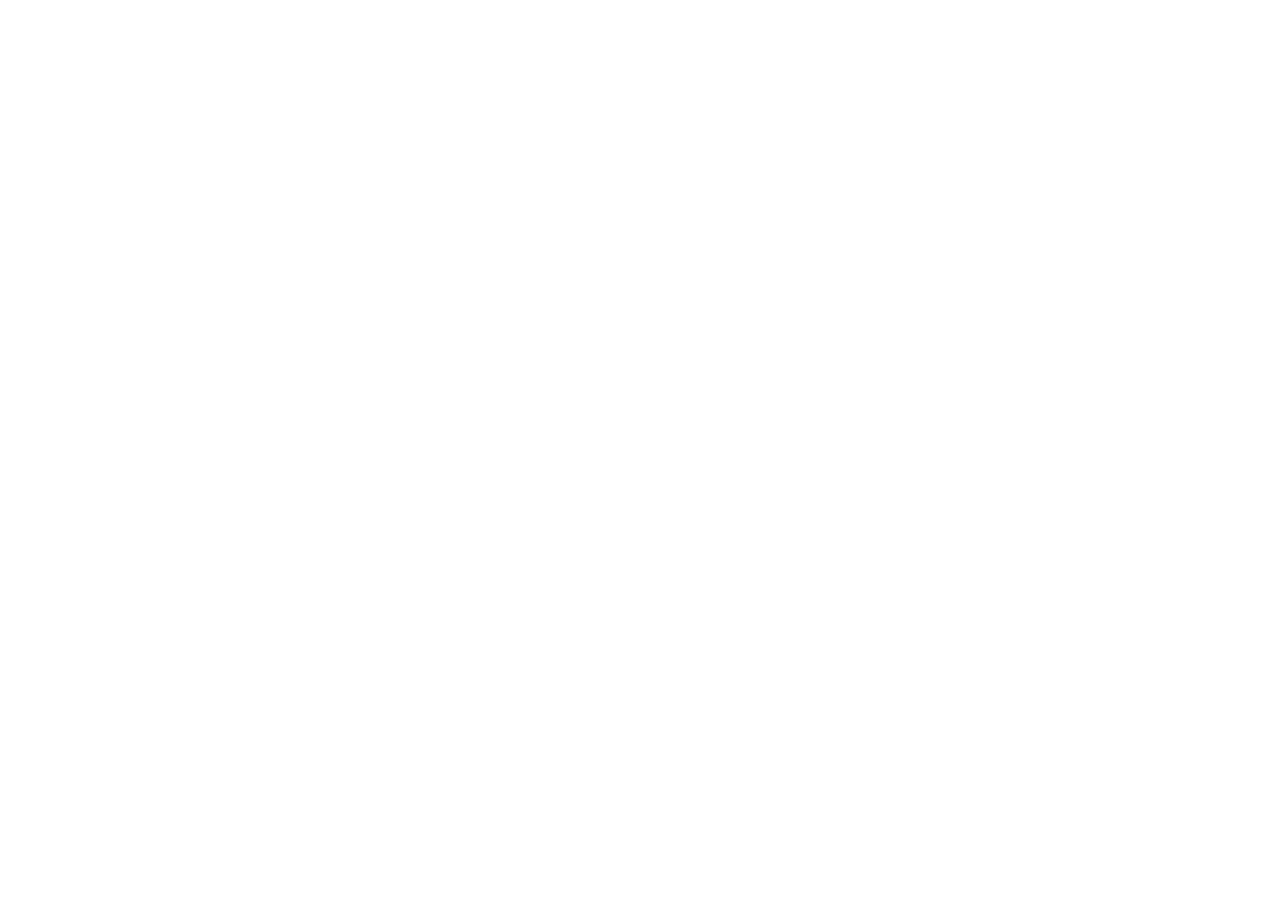
==== index.html @ 34fe1126 "Updates" ====
<!doctype html><html lang="en"><head><meta charset="utf-8"/><link rel="icon" href="/aim/favicon.ico"/><meta name="viewport" content="width=device-width,initial-scale=1"/><meta name="theme-color" content="#000000"/><meta name="description" content="Web site created using create-react-app"/><link rel="apple-touch-icon" href="/aim/logo192.png"/><link rel="manifest" href="/aim/manifest.json"/><title>React App</title><script defer="defer" src="/aim/static/js/main.d12c2c9c.js"></script><link href="/aim/static/css/main.4e24d1a3.css" rel="stylesheet"></head><body><noscript>You need to enable JavaScript to run this app.</noscript><div id="root"></div></body></html>
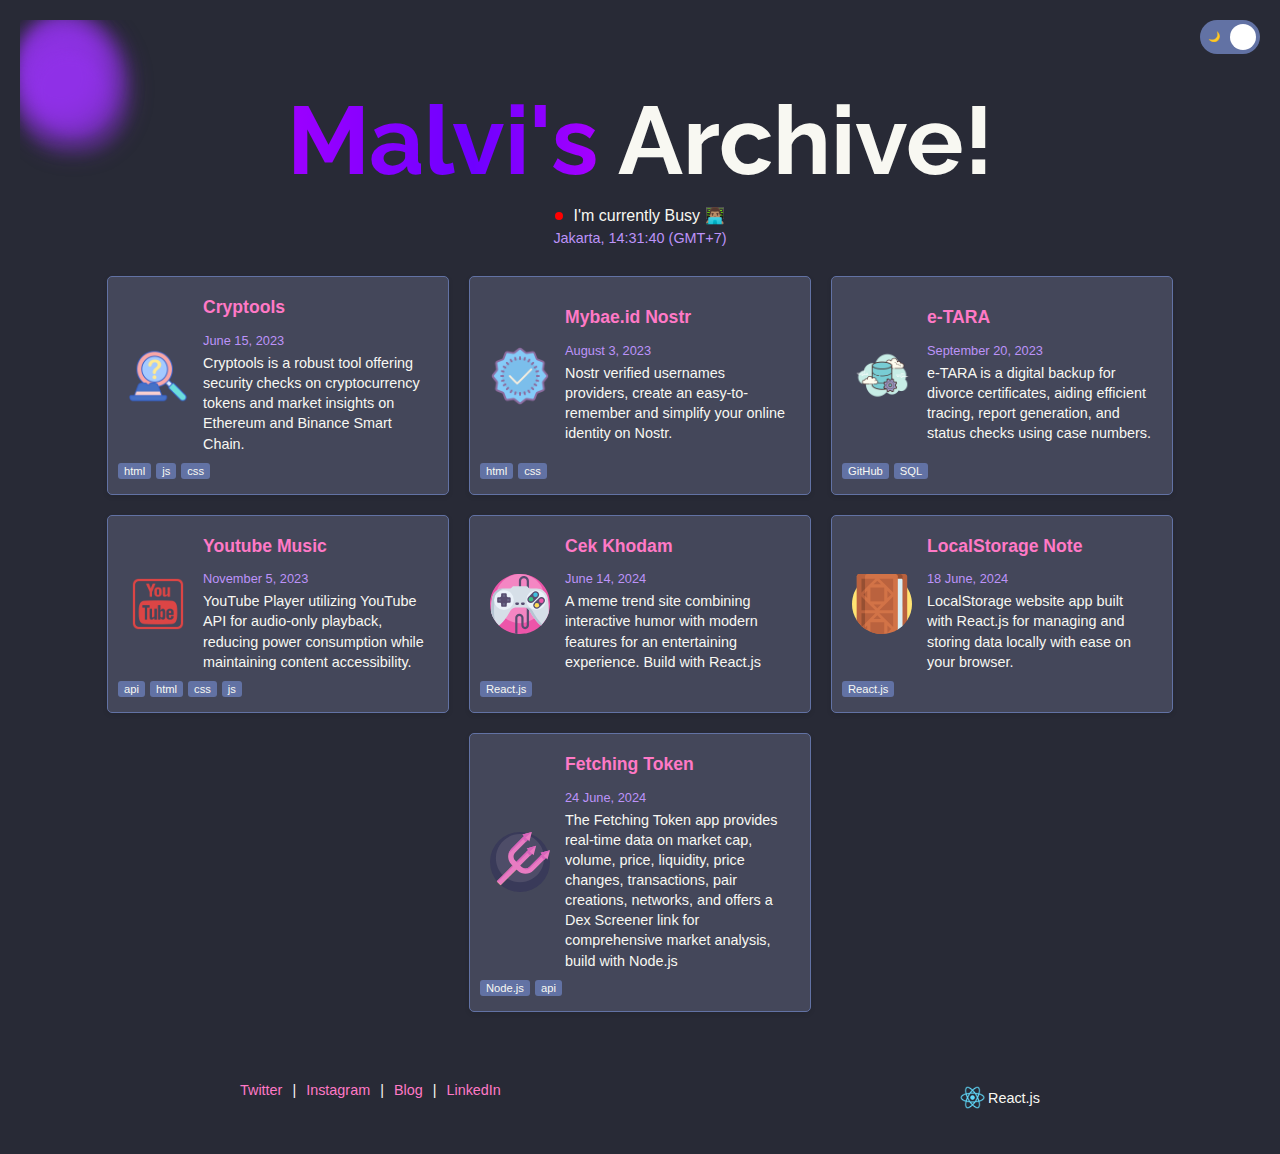
==== commit 082a196b: "Updates" ====
--- a/index.html
+++ b/index.html
@@ -1 +1 @@
-<!doctype html><html lang="en"><head><meta charset="utf-8"/><link rel="icon" href="/aim/favicon.ico"/><meta name="viewport" content="width=device-width,initial-scale=1"/><meta name="theme-color" content="#000000"/><meta name="description" content="Web site created using create-react-app"/><link rel="apple-touch-icon" href="/aim/logo192.png"/><link rel="manifest" href="/aim/manifest.json"/><title>React App</title><script defer="defer" src="/aim/static/js/main.d12c2c9c.js"></script><link href="/aim/static/css/main.4e24d1a3.css" rel="stylesheet"></head><body><noscript>You need to enable JavaScript to run this app.</noscript><div id="root"></div></body></html>+<!doctype html><html lang="en"><head><meta charset="utf-8"/><link rel="icon" href="/favicon.ico"/><meta name="viewport" content="width=device-width,initial-scale=1"/><meta name="theme-color" content="#000000"/><meta name="description" content="Web site created using create-react-app"/><link rel="apple-touch-icon" href="/logo192.png"/><link rel="manifest" href="/manifest.json"/><title>Malvi's Archive</title><script defer="defer" src="/static/js/main.ee935aa8.js"></script><link href="/static/css/main.fe28ed8f.css" rel="stylesheet"></head><body><noscript>You need to enable JavaScript to run this app.</noscript><div id="root"></div></body></html>--- a/static/css/main.fe28ed8f.css
+++ b/static/css/main.fe28ed8f.css
@@ -0,0 +1,2 @@
+@import url(https://fonts.googleapis.com/css2?family=Raleway:wght@400;700&display=swap);body{-webkit-font-smoothing:antialiased;-moz-osx-font-smoothing:grayscale;font-family:-apple-system,BlinkMacSystemFont,Segoe UI,Roboto,Oxygen,Ubuntu,Cantarell,Fira Sans,Droid Sans,Helvetica Neue,sans-serif}code{font-family:source-code-pro,Menlo,Monaco,Consolas,Courier New,monospace}:root{--bg-color:#282a36;--text-color:#f8f8f2;--link-color:#ff79c6;--project-bg:#44475a;--project-border:#6272a4;--time-color:#bd93f9;--pulse-color:#ff0000b3}.light-mode{--bg-color:linear-gradient(to bottom right,#f5e6d3,#fff5e6);--text-color:#333;--link-color:#f55;--project-bg:#fff;--project-border:#ddd;--time-color:#666;--pulse-color:#000000b3}body{background:#282a36;background:var(--bg-color);color:#f8f8f2;color:var(--text-color);font-family:Arial,sans-serif;margin:0;min-height:100vh;padding:20px;transition:background-color .3s ease}.container{margin:0 auto;max-width:800px}a{color:#ff79c6;color:var(--link-color);margin-bottom:1rem;text-decoration:none}h1{font-size:6rem;font-weight:700;margin-bottom:10px;text-align:center}.gradient-text,h1{font-family:Raleway,sans-serif}.gradient-text{animation:gradient-animation 4s ease infinite;background-clip:text;-webkit-background-clip:text;background-image:linear-gradient(90deg,#9d00ff,#6e00ff,#c200ff,#b300fc,#d10eff,#e029ff);background-size:300% 300%;color:#0000}@keyframes gradient-animation{0%{background-position:0 50%}50%{background-position:85% 50%}to{background-position:0 50%}}.gradient-text,.light-mode .gradient-text{text-shadow:none}.status-container{margin-bottom:30px;text-align:center}.status-row{align-items:center;display:flex;justify-content:center;margin-bottom:5px}.dot{animation:pulse 1s infinite;border-radius:50%;display:inline-block;height:8px;margin-right:10px;width:8px}.time{color:#bd93f9;color:var(--time-color);font-size:.9em}.projects{display:flex;flex-wrap:wrap;gap:20px;justify-content:center}.project{align-items:center;background-color:#44475a;background-color:var(--project-bg);border:1px solid #6272a4;border:1px solid var(--project-border);border-radius:5px;box-shadow:0 2px 5px #0000001a;display:flex;padding:20px 20px 40px;transition:transform .3s ease;width:300px}.project:hover{transform:translateY(-5px)}.project img{height:60px;margin-right:15px;object-fit:cover;width:60px}.project-info h2{font-size:1.1em;margin-top:0}.project-info .date{color:#bd93f9;color:var(--time-color);font-size:.8em;margin-bottom:5px}.project-info p{font-size:.9em;line-height:1.4;margin:0}@keyframes pulse{0%{box-shadow:0 0 0 0 #ff0000b3;box-shadow:0 0 0 0 var(--pulse-color);transform:scale(.95)}70%{box-shadow:0 0 0 10px #0000;transform:scale(1)}to{box-shadow:0 0 0 0 #0000;transform:scale(.95)}}@media (max-width:600px){.project{width:100%}}.theme-switch-wrapper{align-items:center;display:flex;position:fixed;right:20px;top:20px;z-index:1000}.theme-switch{display:inline-block;height:34px;position:relative;width:60px}.theme-switch input{display:none}.slider{background-color:#ccc;border-radius:34px;bottom:0;cursor:pointer;left:0;right:0;top:0}.slider,.slider:before{position:absolute;transition:.4s}.slider:before{background-color:#fff;border-radius:50%;bottom:4px;content:"";height:26px;left:4px;width:26px}input:checked+.slider{background-color:#6272a4}input:checked+.slider:before{transform:translateX(26px)}.slider:after{color:#333;content:"☀️";display:block;font-family:Verdana,sans-serif;font-size:10px;position:absolute;right:8px;top:11px}input:checked+.slider:after{content:"🌙";left:8px}footer{font-size:.9em;margin-top:50px;padding:20px 0;text-align:center}.footer-content{align-items:center;display:flex;justify-content:space-between;margin:0 auto;max-width:800px}.footer-links{display:flex;gap:10px}.footer-logo{align-items:center;display:flex;gap:3px}.react-logo{animation:react-spin 3s linear infinite;height:25px;width:25px}@keyframes react-spin{0%{transform:rotate(0deg)}to{transform:rotate(1turn)}}@media (max-width:600px){.footer-content{flex-direction:column;gap:20px}.footer-links{flex-wrap:wrap;justify-content:center}}.app-container{min-height:100vh;overflow:hidden;position:relative}.jellyfish-container{bottom:0;left:0;pointer-events:none;position:absolute;right:0;top:0}.jellyfish{background:#9333ea4d;border-radius:70% 70% 60% 60%;box-shadow:0 0 20px #9333ea80;filter:blur(5px);position:absolute;transform-origin:center center}.jellyfish:after,.jellyfish:before{background:#9333ea33;border-radius:50%;content:"";position:absolute}.jellyfish:before{height:80%;left:5%;top:10%;width:90%}.jellyfish:after{height:60%;left:15%;top:30%;width:70%}.jellyfish:first-child{height:12vmin;width:10vmin}.jellyfish:nth-child(2){height:9.6vmin;width:8vmin}.jellyfish:nth-child(3){height:14.4vmin;width:12vmin}.jellyfish:nth-child(4){height:10.8vmin;width:9vmin}.jellyfish:nth-child(5){height:13.2vmin;width:11vmin}@keyframes swim{0%{transform:translate(calc(-100% - 100px),calc(100% + 100px)) rotate(0deg)}to{transform:translate(calc(100% + 100px),calc(-100% - 100px)) rotate(1turn)}}.content-container{position:relative;z-index:1}.project{position:relative}.tech-tags{bottom:10px;display:flex;flex-wrap:wrap;gap:5px;left:10px;position:absolute;right:10px}.tech-tag{background-color:#6272a4;background-color:var(--tag-bg-color);border-radius:3px;color:#f8f8f2;color:var(--tag-text-color);font-size:.7em;margin-bottom:5px;padding:2px 6px}:root{--tag-bg-color:#6272a4;--tag-text-color:#f8f8f2}.light-mode{--tag-bg-color:#bd93f9;--tag-text-color:#282a36}
+/*# sourceMappingURL=main.fe28ed8f.css.map*/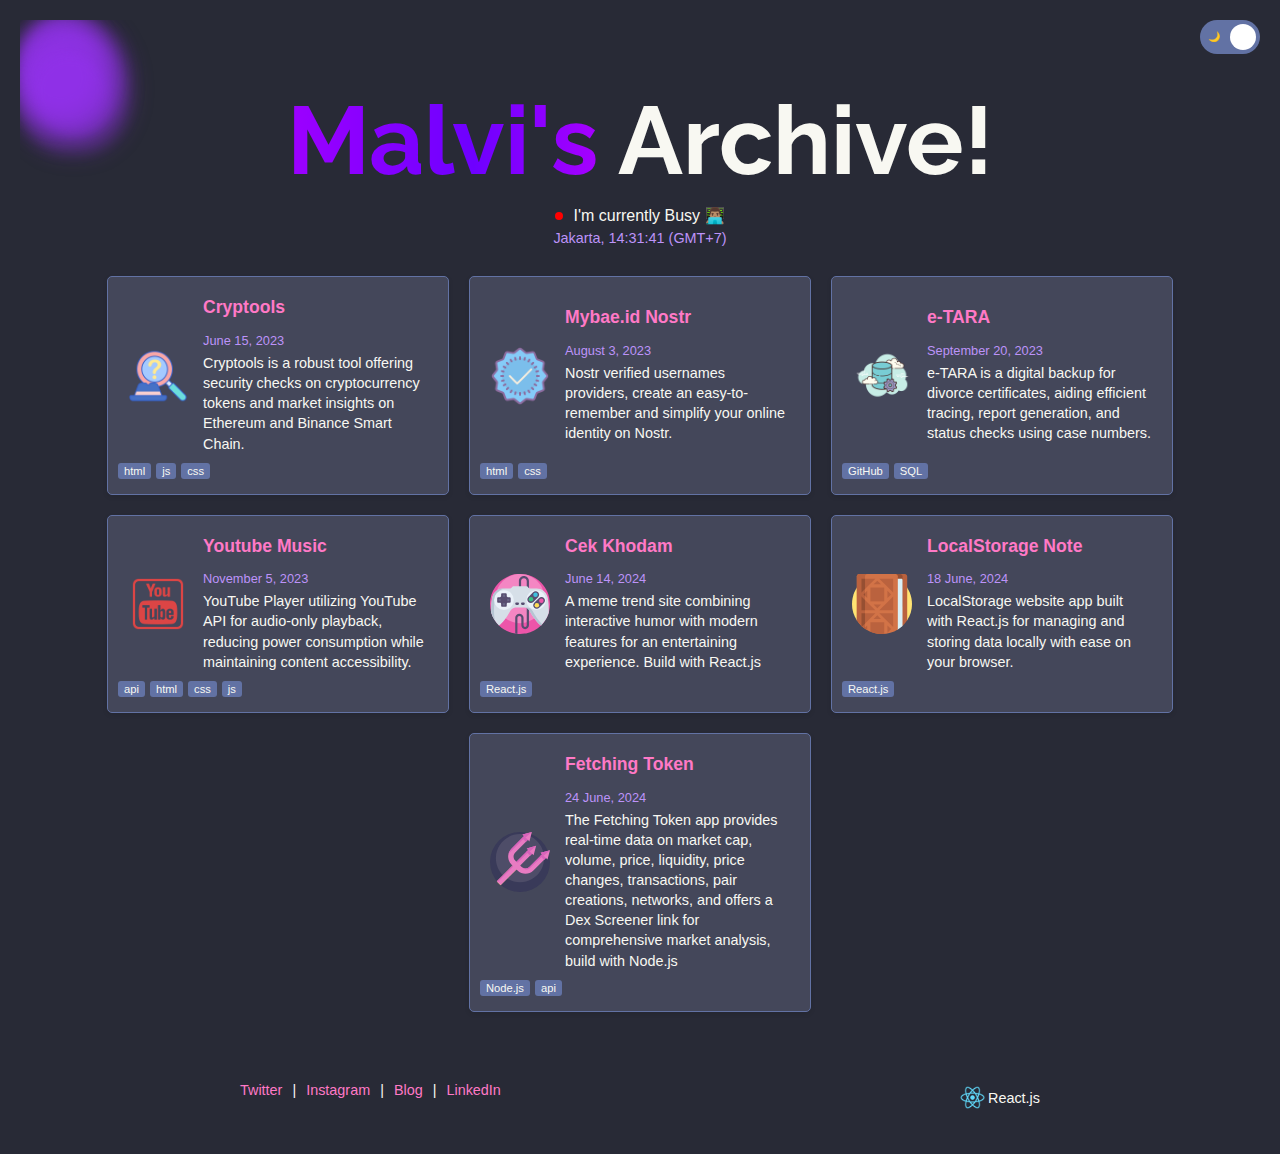
==== commit 76bd1c34: "Updates" ====
--- a/index.html
+++ b/index.html
@@ -1 +1 @@
-<!doctype html><html lang="en"><head><meta charset="utf-8"/><link rel="icon" href="/favicon.ico"/><meta name="viewport" content="width=device-width,initial-scale=1"/><meta name="theme-color" content="#000000"/><meta name="description" content="Web site created using create-react-app"/><link rel="apple-touch-icon" href="/logo192.png"/><link rel="manifest" href="/manifest.json"/><title>Malvi's Archive</title><script defer="defer" src="/static/js/main.ee935aa8.js"></script><link href="/static/css/main.fe28ed8f.css" rel="stylesheet"></head><body><noscript>You need to enable JavaScript to run this app.</noscript><div id="root"></div></body></html>+<!doctype html><html lang="en"><head><meta charset="utf-8"/><link rel="icon" href="/favicon.ico"/><meta name="viewport" content="width=device-width,initial-scale=1"/><meta name="theme-color" content="#000000"/><meta name="description" content="Web site created using create-react-app"/><link rel="apple-touch-icon" href="/logo192.png"/><link rel="manifest" href="/manifest.json"/><title>Malvi's Archive</title><script defer="defer" src="/static/js/main.84b5ac69.js"></script><link href="/static/css/main.fe28ed8f.css" rel="stylesheet"></head><body><noscript>You need to enable JavaScript to run this app.</noscript><div id="root"></div></body></html>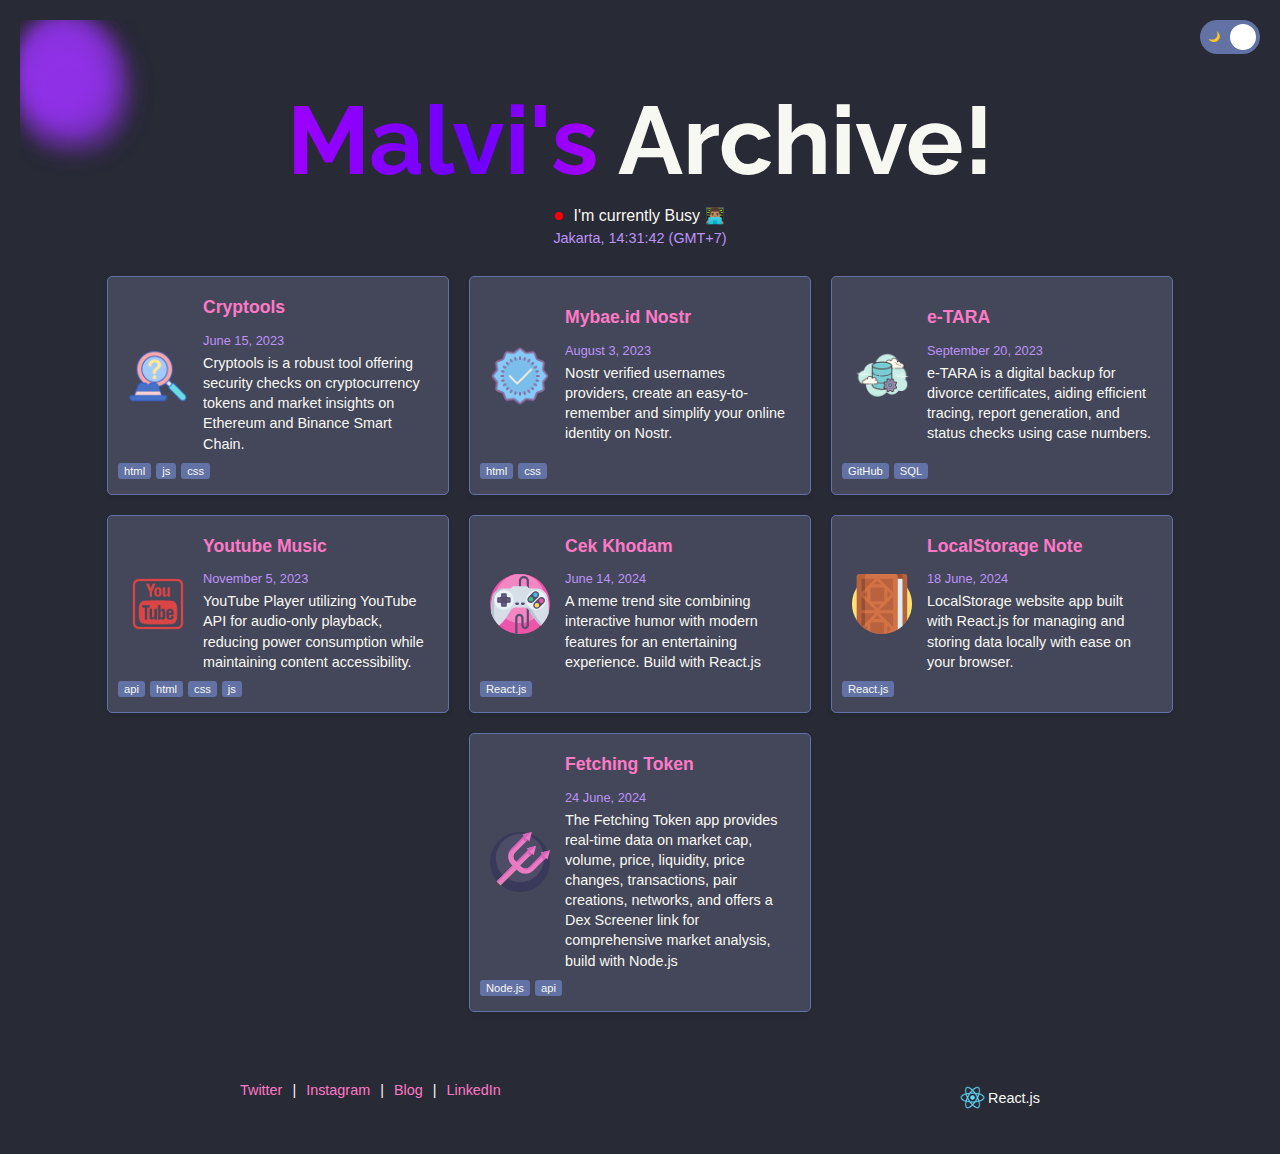
==== commit cfa2f0af: "Updates" ====
--- a/index.html
+++ b/index.html
@@ -1 +1 @@
-<!doctype html><html lang="en"><head><meta charset="utf-8"/><link rel="icon" href="/favicon.ico"/><meta name="viewport" content="width=device-width,initial-scale=1"/><meta name="theme-color" content="#000000"/><meta name="description" content="Web site created using create-react-app"/><link rel="apple-touch-icon" href="/logo192.png"/><link rel="manifest" href="/manifest.json"/><title>Malvi's Archive</title><script defer="defer" src="/static/js/main.84b5ac69.js"></script><link href="/static/css/main.fe28ed8f.css" rel="stylesheet"></head><body><noscript>You need to enable JavaScript to run this app.</noscript><div id="root"></div></body></html>+<!doctype html><html lang="en"><head><meta charset="utf-8"/><link rel="icon" href="/favicon.ico"/><meta name="viewport" content="width=device-width,initial-scale=1"/><meta name="theme-color" content="#000000"/><meta name="description" content="Web site created using create-react-app"/><link rel="apple-touch-icon" href="/logo192.png"/><link rel="manifest" href="/manifest.json"/><title>Malvi's Archive</title><script defer="defer" src="/static/js/main.652426aa.js"></script><link href="/static/css/main.fe28ed8f.css" rel="stylesheet"></head><body><noscript>You need to enable JavaScript to run this app.</noscript><div id="root"></div></body></html>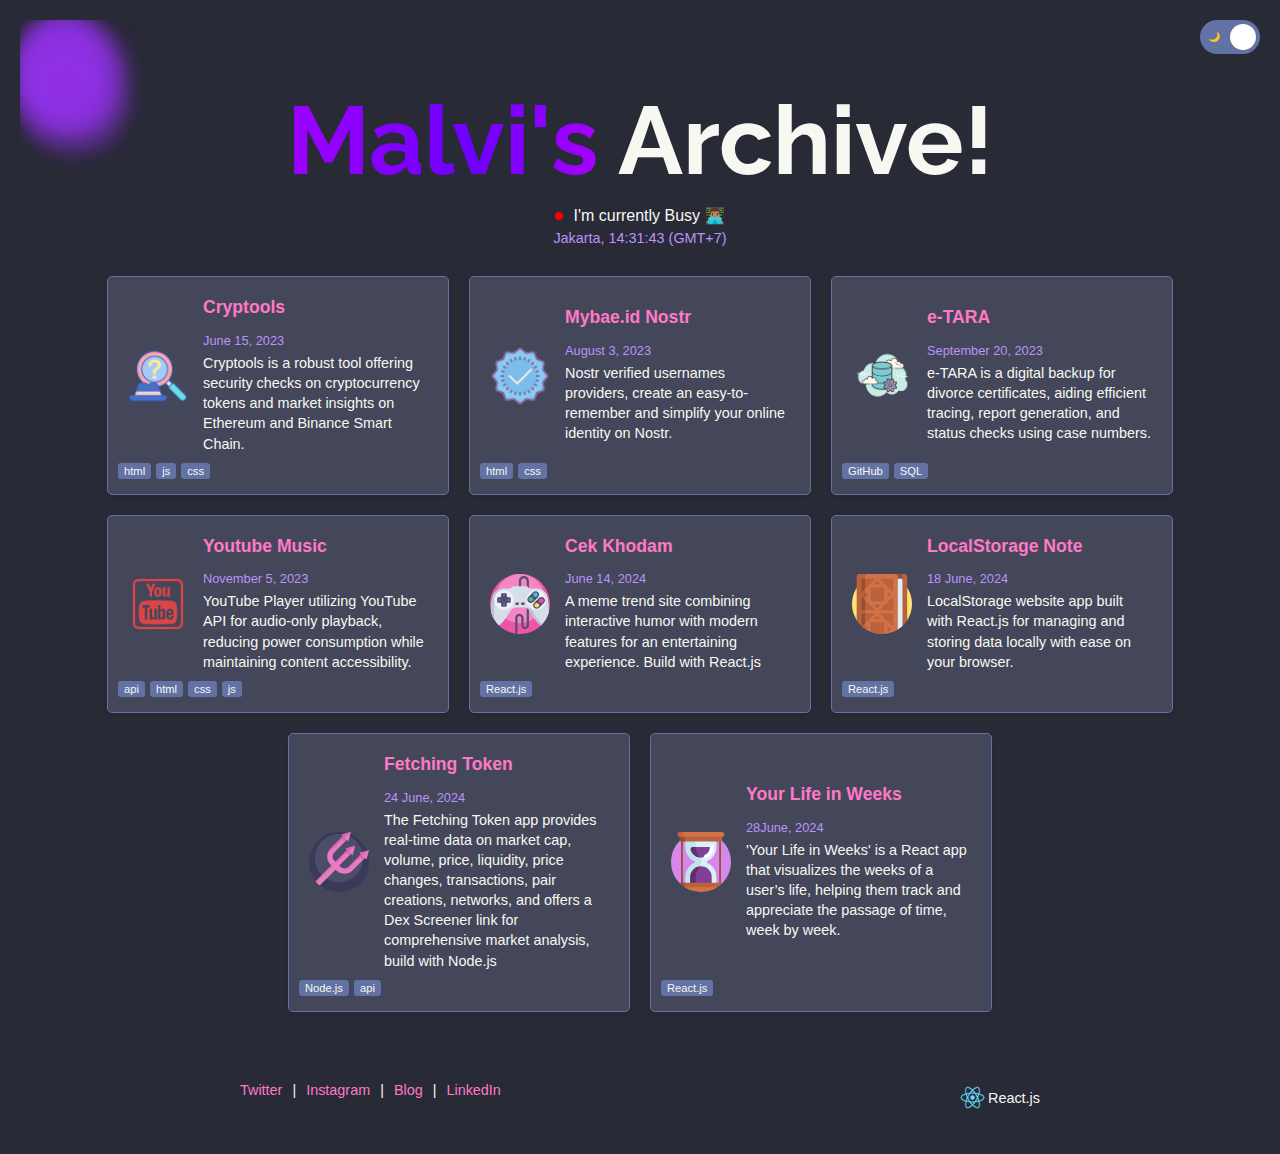
==== commit c5d79eeb: "Updates" ====
--- a/index.html
+++ b/index.html
@@ -1 +1 @@
-<!doctype html><html lang="en"><head><meta charset="utf-8"/><link rel="icon" href="/favicon.ico"/><meta name="viewport" content="width=device-width,initial-scale=1"/><meta name="theme-color" content="#000000"/><meta name="description" content="Web site created using create-react-app"/><link rel="apple-touch-icon" href="/logo192.png"/><link rel="manifest" href="/manifest.json"/><title>Malvi's Archive</title><script defer="defer" src="/static/js/main.652426aa.js"></script><link href="/static/css/main.fe28ed8f.css" rel="stylesheet"></head><body><noscript>You need to enable JavaScript to run this app.</noscript><div id="root"></div></body></html>+<!doctype html><html lang="en"><head><meta charset="utf-8"/><link rel="icon" href="/favicon.ico"/><meta name="viewport" content="width=device-width,initial-scale=1"/><meta name="theme-color" content="#000000"/><meta name="description" content="Web site created using create-react-app"/><link rel="apple-touch-icon" href="/logo192.png"/><link rel="manifest" href="/manifest.json"/><title>Malvi's Archive</title><script defer="defer" src="/static/js/main.7f68e2ca.js"></script><link href="/static/css/main.fe28ed8f.css" rel="stylesheet"></head><body><noscript>You need to enable JavaScript to run this app.</noscript><div id="root"></div></body></html>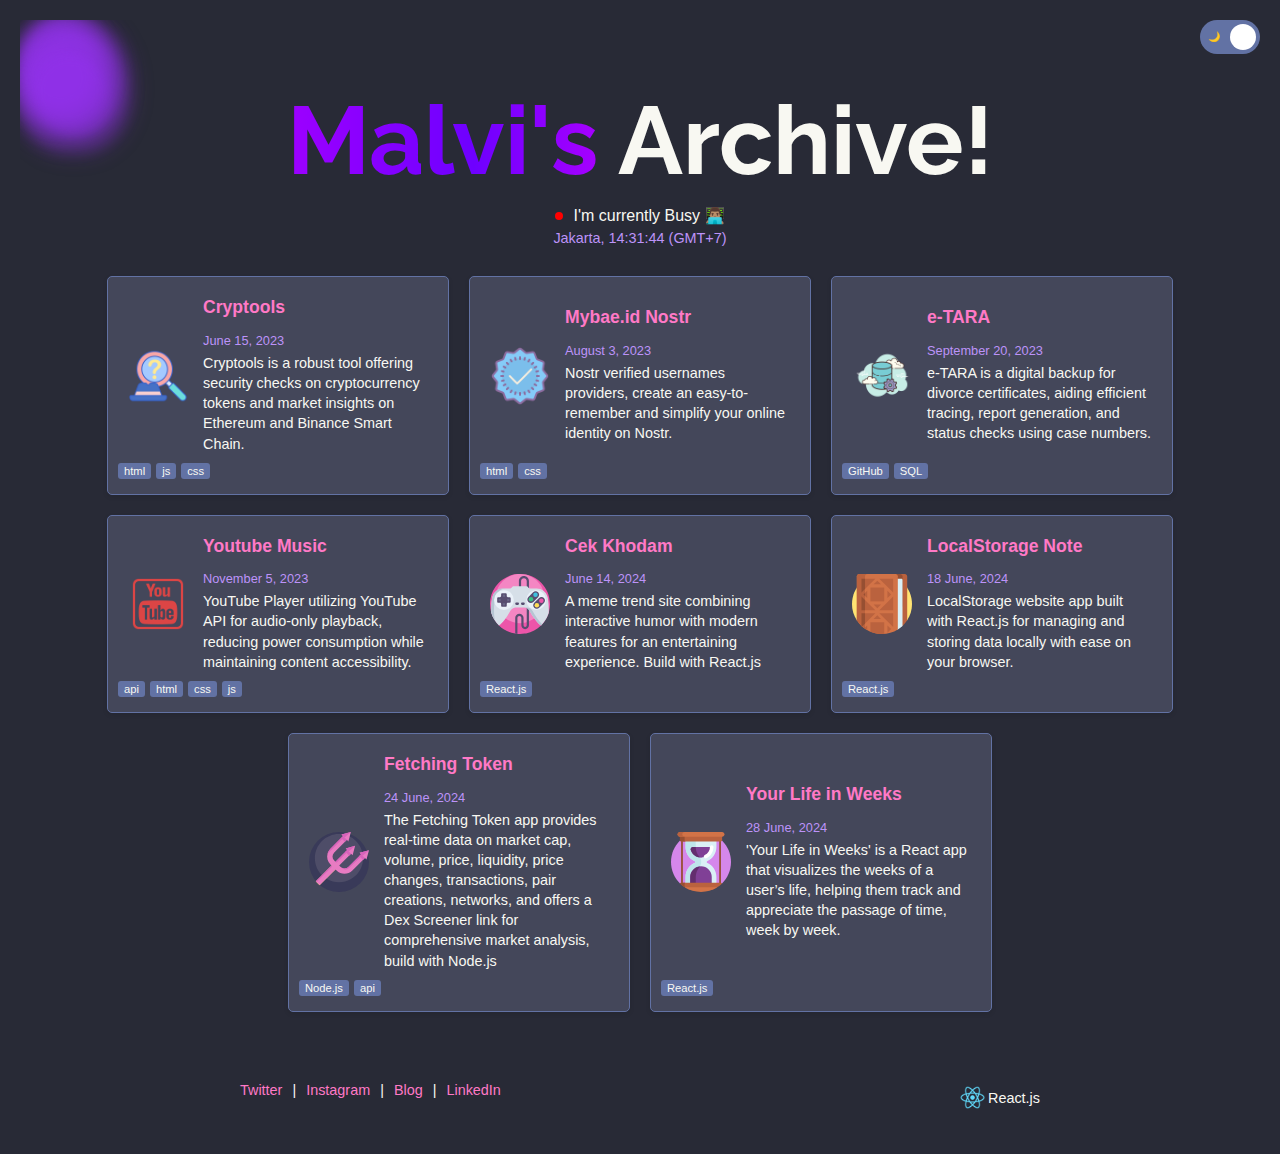
==== commit cf5134e2: "Updates" ====
--- a/index.html
+++ b/index.html
@@ -1 +1 @@
-<!doctype html><html lang="en"><head><meta charset="utf-8"/><link rel="icon" href="/favicon.ico"/><meta name="viewport" content="width=device-width,initial-scale=1"/><meta name="theme-color" content="#000000"/><meta name="description" content="Web site created using create-react-app"/><link rel="apple-touch-icon" href="/logo192.png"/><link rel="manifest" href="/manifest.json"/><title>Malvi's Archive</title><script defer="defer" src="/static/js/main.7f68e2ca.js"></script><link href="/static/css/main.fe28ed8f.css" rel="stylesheet"></head><body><noscript>You need to enable JavaScript to run this app.</noscript><div id="root"></div></body></html>+<!doctype html><html lang="en"><head><meta charset="utf-8"/><link rel="icon" href="/favicon.ico"/><meta name="viewport" content="width=device-width,initial-scale=1"/><meta name="theme-color" content="#000000"/><meta name="description" content="Web site created using create-react-app"/><link rel="apple-touch-icon" href="/logo192.png"/><link rel="manifest" href="/manifest.json"/><title>Malvi's Archive</title><script defer="defer" src="/static/js/main.512cfd4f.js"></script><link href="/static/css/main.fe28ed8f.css" rel="stylesheet"></head><body><noscript>You need to enable JavaScript to run this app.</noscript><div id="root"></div></body></html>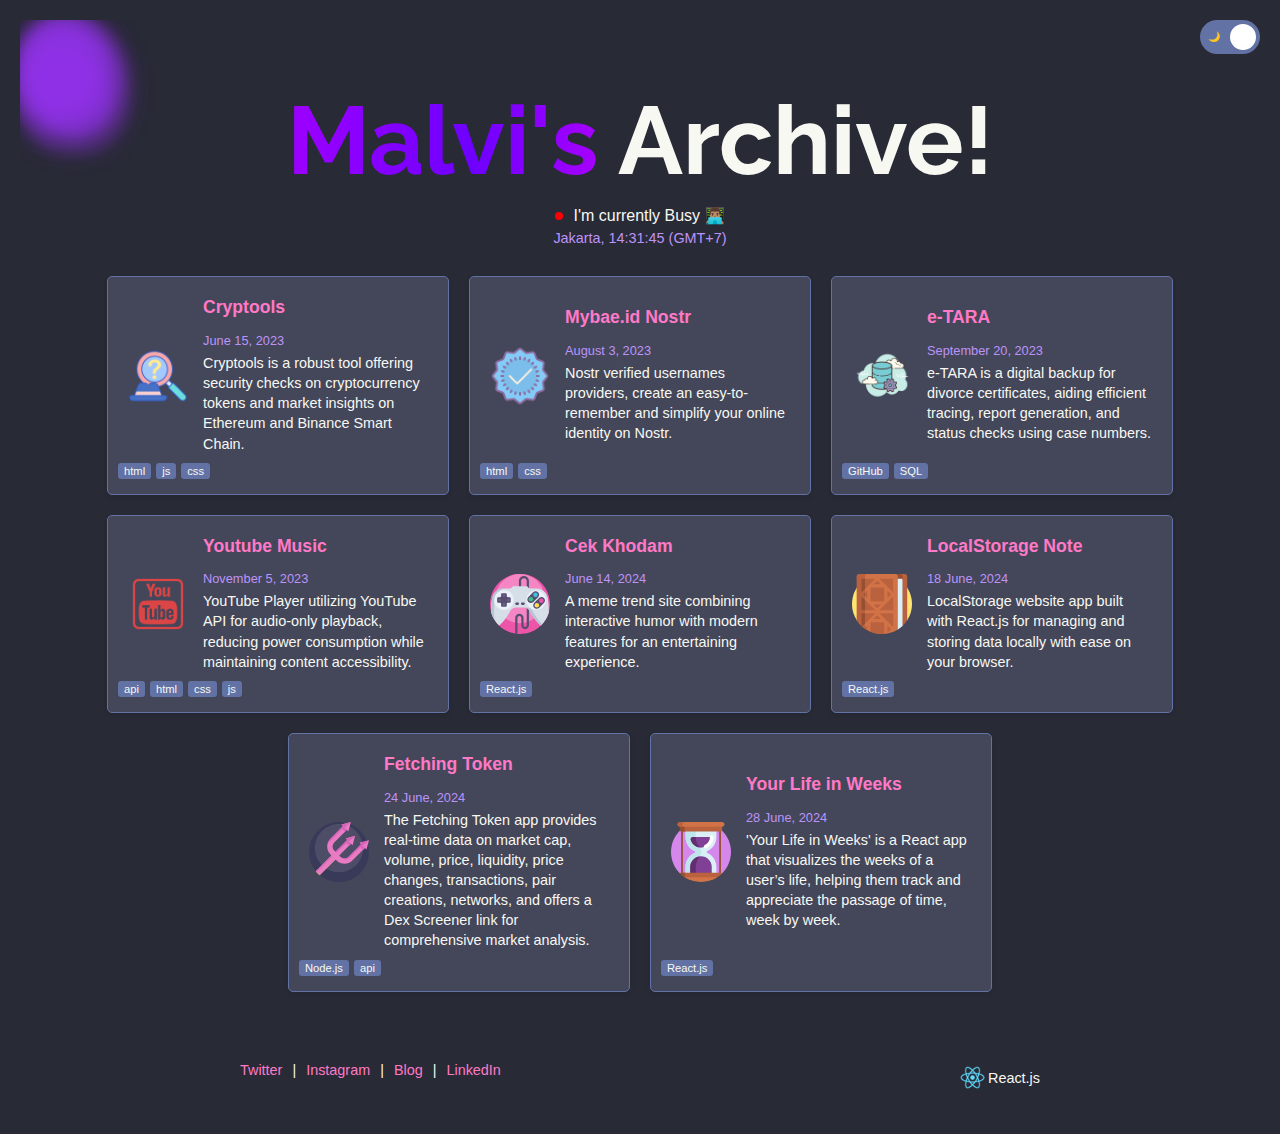
==== commit dcf24265: "Updates" ====
--- a/index.html
+++ b/index.html
@@ -1 +1 @@
-<!doctype html><html lang="en"><head><meta charset="utf-8"/><link rel="icon" href="/favicon.ico"/><meta name="viewport" content="width=device-width,initial-scale=1"/><meta name="theme-color" content="#000000"/><meta name="description" content="Web site created using create-react-app"/><link rel="apple-touch-icon" href="/logo192.png"/><link rel="manifest" href="/manifest.json"/><title>Malvi's Archive</title><script defer="defer" src="/static/js/main.512cfd4f.js"></script><link href="/static/css/main.fe28ed8f.css" rel="stylesheet"></head><body><noscript>You need to enable JavaScript to run this app.</noscript><div id="root"></div></body></html>+<!doctype html><html lang="en"><head><meta charset="utf-8"/><link rel="icon" href="/favicon.ico"/><meta name="viewport" content="width=device-width,initial-scale=1"/><meta name="theme-color" content="#000000"/><meta name="description" content="Web site created using create-react-app"/><link rel="apple-touch-icon" href="/logo192.png"/><link rel="manifest" href="/manifest.json"/><title>Malvi's Archive</title><script defer="defer" src="/static/js/main.3a6e4beb.js"></script><link href="/static/css/main.fe28ed8f.css" rel="stylesheet"></head><body><noscript>You need to enable JavaScript to run this app.</noscript><div id="root"></div></body></html>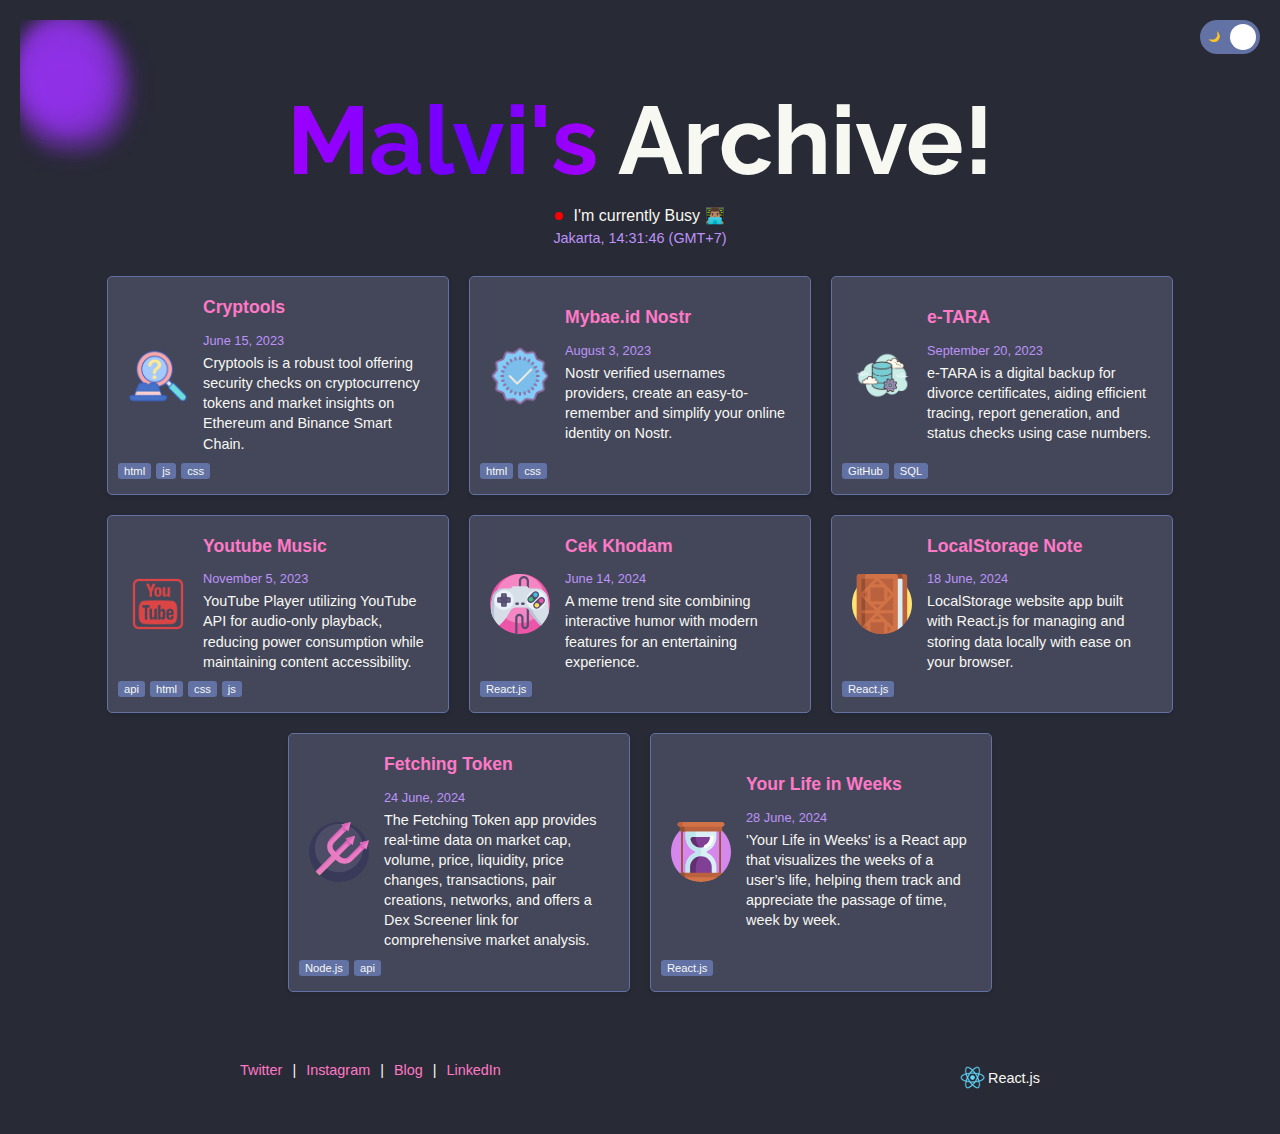
==== commit 121b8614: "Updates" ====
--- a/index.html
+++ b/index.html
@@ -1 +1 @@
-<!doctype html><html lang="en"><head><meta charset="utf-8"/><link rel="icon" href="/favicon.ico"/><meta name="viewport" content="width=device-width,initial-scale=1"/><meta name="theme-color" content="#000000"/><meta name="description" content="Web site created using create-react-app"/><link rel="apple-touch-icon" href="/logo192.png"/><link rel="manifest" href="/manifest.json"/><title>Malvi's Archive</title><script defer="defer" src="/static/js/main.3a6e4beb.js"></script><link href="/static/css/main.fe28ed8f.css" rel="stylesheet"></head><body><noscript>You need to enable JavaScript to run this app.</noscript><div id="root"></div></body></html>+<!doctype html><html lang="en"><head><meta charset="utf-8"/><link rel="icon" href="/favicon.ico"/><meta name="viewport" content="width=device-width,initial-scale=1"/><meta name="theme-color" content="#000000"/><meta name="description" content="Web site created using create-react-app"/><link rel="apple-touch-icon" href="/logo192.png"/><link rel="manifest" href="/manifest.json"/><title>Malvi's Archive</title><script defer="defer" src="/static/js/main.d2130475.js"></script><link href="/static/css/main.fe28ed8f.css" rel="stylesheet"></head><body><noscript>You need to enable JavaScript to run this app.</noscript><div id="root"></div></body></html>